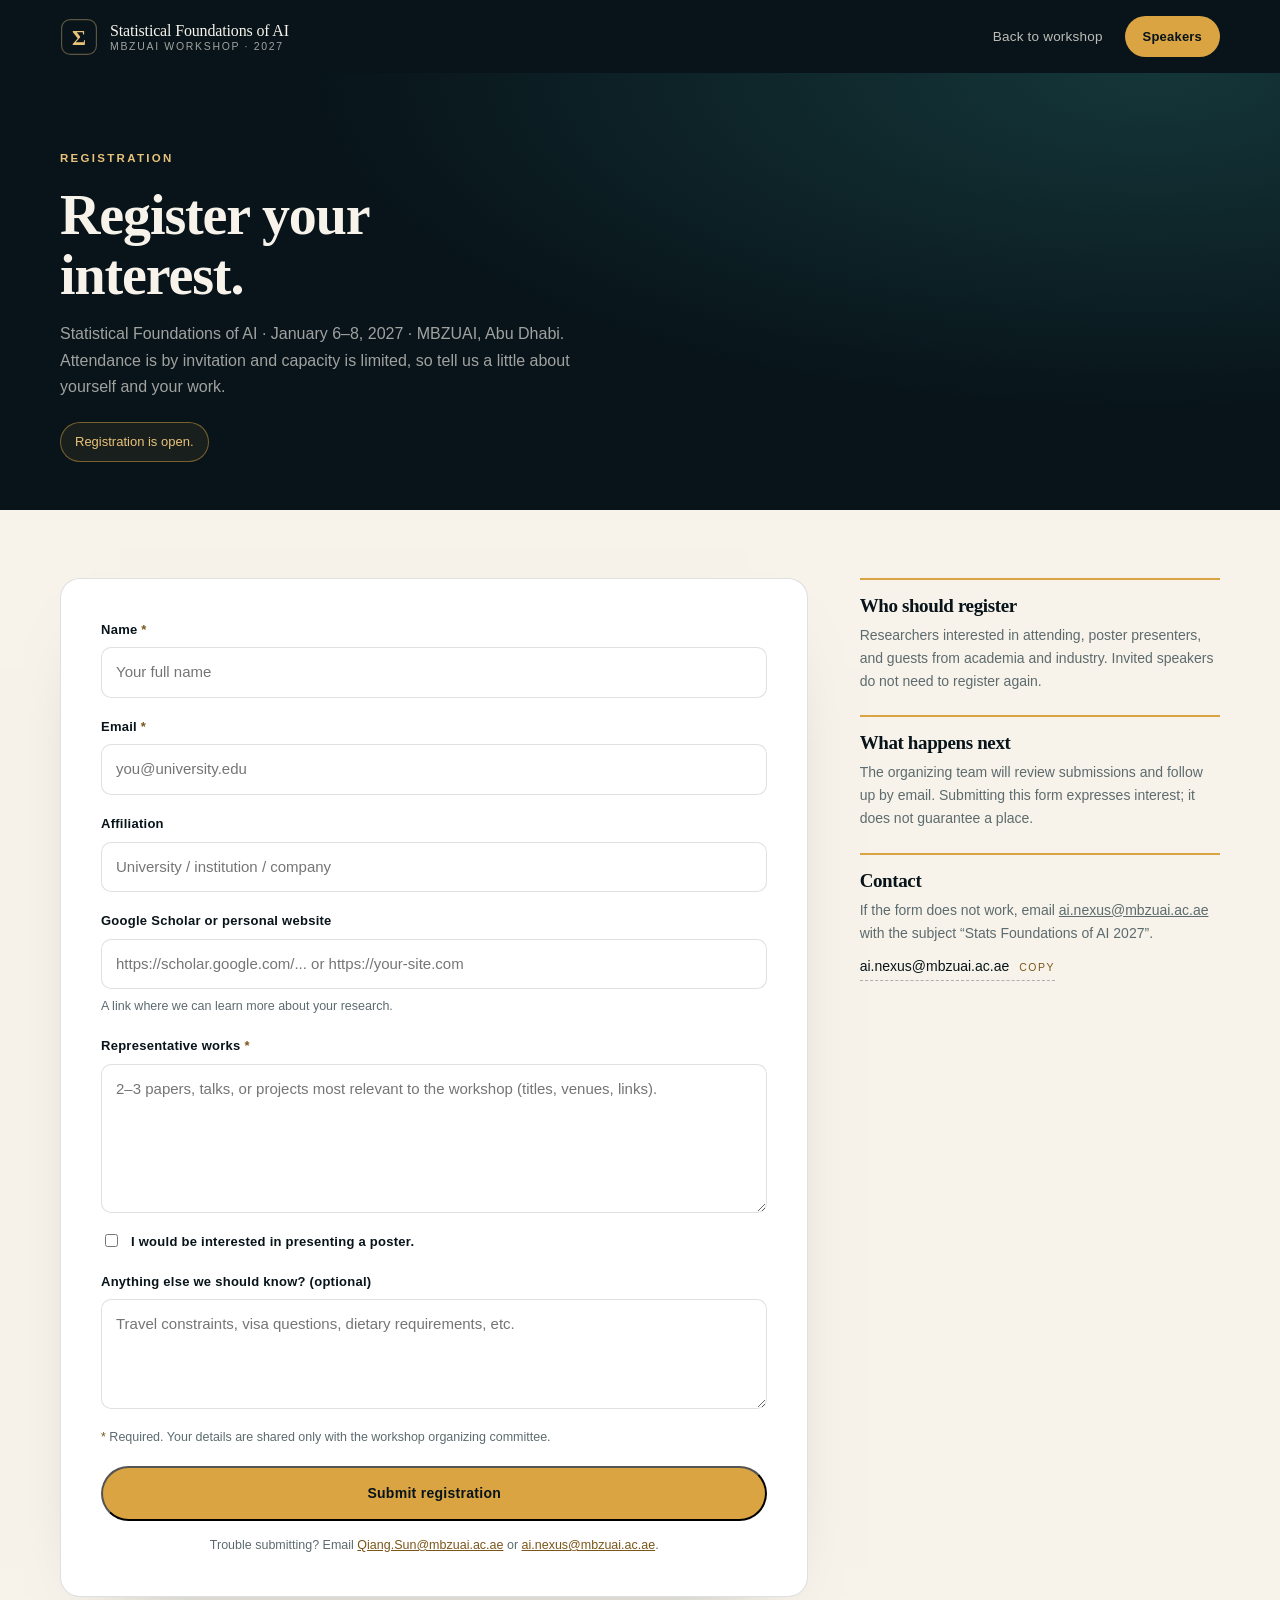
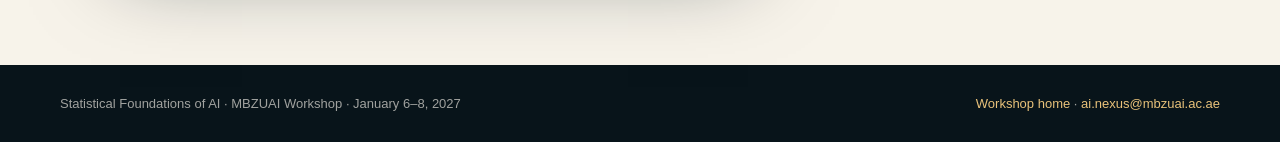
==== register.html @ e1aac590 "Add online registration form (FormSubmit to workshop chair) and thank-you page" ====
<!DOCTYPE html>
<html lang="en">
<head>
  <meta charset="utf-8">
  <meta name="viewport" content="width=device-width, initial-scale=1">
  <title>Register your interest · Statistical Foundations of AI · MBZUAI 2027</title>
  <meta name="description" content="Register your interest to attend the Statistical Foundations of AI workshop at MBZUAI, January 6–8, 2027. Tell us who you are, your homepage or Google Scholar profile, and representative works.">
  <meta name="theme-color" content="#08141a">
  <link rel="canonical" href="https://sfai-2027.vercel.app/register.html">
  <link rel="icon" href="assets/favicon.svg" type="image/svg+xml">
  <link rel="apple-touch-icon" href="assets/apple-touch-icon.png">
  <link rel="stylesheet" href="assets/styles.css">
</head>
<body class="page-register">
  <a class="skip-link" href="#main">Skip to content</a>

  <header class="site-header site-header--solid">
    <div class="shell header-inner">
      <a class="brand" href="index.html" aria-label="Statistical Foundations of AI — home">
        <svg class="brand__mark" viewBox="0 0 48 48" aria-hidden="true" focusable="false">
          <rect x="2" y="2" width="44" height="44" rx="11" fill="none" stroke="currentColor" stroke-opacity=".38" stroke-width="1.5"/>
          <text x="24" y="33.5" text-anchor="middle" font-family="Georgia, 'Times New Roman', serif" font-size="27" font-weight="700" fill="currentColor">Σ</text>
        </svg>
        <span class="brand__text">
          <span class="brand__title">Statistical Foundations of AI</span>
          <span class="brand__sub">MBZUAI Workshop · 2027</span>
        </span>
      </a>

      <nav class="nav nav--simple" aria-label="Registration navigation">
        <a href="index.html">Back to workshop</a>
        <a class="nav__cta" href="index.html#speakers">Speakers</a>
      </nav>
    </div>
  </header>

  <main id="main">
    <section class="reg-hero">
      <div class="shell">
        <p class="eyebrow eyebrow--light">Registration</p>
        <h1 class="reg-hero__title">Register your interest.</h1>
        <p class="reg-hero__lede">
          Statistical Foundations of AI · January 6–8, 2027 · MBZUAI, Abu Dhabi.
          Attendance is by invitation and capacity is limited, so tell us a little about yourself and your work.
        </p>
        <p class="reg-status" id="reg-status" role="status" aria-live="polite">Registration is open.</p>
      </div>
    </section>

    <section class="section reg-section">
      <div class="shell reg-layout">
        <div class="reg-card">
          <form id="registration-form"
                action="https://formsubmit.co/Qiang.Sun@mbzuai.ac.ae"
                method="POST"
                accept-charset="UTF-8"
                data-deadline="">
            <!-- FormSubmit configuration -->
            <input type="hidden" name="_subject" id="reg-subject" value="SF-AI 2027 — registration interest">
            <input type="hidden" name="_captcha" value="false">
            <input type="hidden" name="_template" value="table">
            <input type="hidden" name="_next" value="https://sfai-2027.vercel.app/thanks.html">
            <input type="hidden" name="_cc" value="ai.nexus@mbzuai.ac.ae">
            <input type="text" name="_gotcha" class="hp" tabindex="-1" autocomplete="off" aria-hidden="true">

            <div class="field">
              <label for="reg-name">Name <span class="req" aria-hidden="true">*</span></label>
              <input id="reg-name" name="name" type="text" autocomplete="name" required placeholder="Your full name">
            </div>

            <div class="field">
              <label for="reg-email">Email <span class="req" aria-hidden="true">*</span></label>
              <input id="reg-email" name="email" type="email" autocomplete="email" required placeholder="you@university.edu">
            </div>

            <div class="field">
              <label for="reg-affiliation">Affiliation</label>
              <input id="reg-affiliation" name="affiliation" type="text" autocomplete="organization" placeholder="University / institution / company">
            </div>

            <div class="field">
              <label for="reg-website">Google Scholar or personal website</label>
              <input id="reg-website" name="website" type="url" inputmode="url" placeholder="https://scholar.google.com/... or https://your-site.com">
              <p class="field__hint">A link where we can learn more about your research.</p>
            </div>

            <div class="field">
              <label for="reg-works">Representative works <span class="req" aria-hidden="true">*</span></label>
              <textarea id="reg-works" name="representative_works" rows="5" required placeholder="2–3 papers, talks, or projects most relevant to the workshop (titles, venues, links)."></textarea>
            </div>

            <div class="field field--check">
              <label class="check">
                <input type="checkbox" name="poster_interest" value="Yes">
                <span>I would be interested in presenting a poster.</span>
              </label>
            </div>

            <div class="field">
              <label for="reg-notes">Anything else we should know? (optional)</label>
              <textarea id="reg-notes" name="notes" rows="3" placeholder="Travel constraints, visa questions, dietary requirements, etc."></textarea>
            </div>

            <p class="form-note">
              <span class="req" aria-hidden="true">*</span> Required. Your details are shared only with the workshop organizing committee.
            </p>

            <button class="btn btn--solid reg-submit" type="submit">Submit registration</button>
            <p class="form-fallback">
              Trouble submitting? Email
              <a href="mailto:Qiang.Sun@mbzuai.ac.ae?subject=Stats%20Foundations%20of%20AI%202027%20%E2%80%94%20registration">Qiang.Sun@mbzuai.ac.ae</a>
              or <a href="mailto:ai.nexus@mbzuai.ac.ae">ai.nexus@mbzuai.ac.ae</a>.
            </p>
          </form>

          <div class="reg-closed" id="reg-closed" hidden>
            <h2>Registration is closed.</h2>
            <p>The registration deadline for this workshop has passed. If you still need to get in touch, email
              <a href="mailto:Qiang.Sun@mbzuai.ac.ae">Qiang.Sun@mbzuai.ac.ae</a> or
              <a href="mailto:ai.nexus@mbzuai.ac.ae">ai.nexus@mbzuai.ac.ae</a>.</p>
          </div>
        </div>

        <aside class="reg-aside" aria-label="Registration information">
          <div class="reg-aside__item">
            <h2>Who should register</h2>
            <p>Researchers interested in attending, poster presenters, and guests from academia and industry. Invited speakers do not need to register again.</p>
          </div>
          <div class="reg-aside__item">
            <h2>What happens next</h2>
            <p>The organizing team will review submissions and follow up by email. Submitting this form expresses interest; it does not guarantee a place.</p>
          </div>
          <div class="reg-aside__item">
            <h2>Contact</h2>
            <p>If the form does not work, email <a href="mailto:ai.nexus@mbzuai.ac.ae">ai.nexus@mbzuai.ac.ae</a> with the subject “Stats Foundations of AI 2027”.</p>
            <button class="copy-email" type="button" data-email="ai.nexus@mbzuai.ac.ae">
              <span class="copy-email__text">ai.nexus@mbzuai.ac.ae</span>
              <span class="copy-email__hint" aria-live="polite">Copy</span>
            </button>
            <p class="copy-status" role="status" aria-live="polite"></p>
          </div>
        </aside>
      </div>
    </section>
  </main>

  <footer class="site-footer reg-footer">
    <div class="shell reg-footer__inner">
      <p>Statistical Foundations of AI · MBZUAI Workshop · January 6–8, 2027</p>
      <p><a href="index.html">Workshop home</a> · <a href="mailto:ai.nexus@mbzuai.ac.ae">ai.nexus@mbzuai.ac.ae</a></p>
    </div>
  </footer>

  <script src="assets/main.js" defer></script>
  <script src="assets/register.js" defer></script>
</body>
</html>
---- assets/styles.css ----
/* ==========================================================================
   Statistical Foundations of AI — MBZUAI Workshop, January 6–8, 2027
   ========================================================================== */

:root {
  --ink: #08141a;
  --ink-soft: #0d2026;
  --ink-3: #143038;
  --paper: #f7f3ea;
  --paper-2: #efe8da;
  --sand: #e6dbc5;
  --amber: #d9a441;
  --amber-soft: #e9c27a;
  --amber-ink: #7a5618;
  --teal: #2f7e7a;
  --muted: #5d6b6e;
  --muted-light: rgba(247, 243, 234, 0.64);
  --line: rgba(8, 20, 26, 0.13);
  --line-light: rgba(247, 243, 234, 0.15);

  --serif: "Iowan Old Style", "Charter", "Georgia", "Times New Roman", serif;
  --sans: -apple-system, BlinkMacSystemFont, "Segoe UI", "Helvetica Neue", Arial, sans-serif;

  --shell: 1160px;
  --gutter: clamp(20px, 5vw, 52px);
  --radius: 16px;
}

*,
*::before,
*::after { box-sizing: border-box; }

html {
  scroll-behavior: smooth;
  -webkit-text-size-adjust: 100%;
}

body {
  margin: 0;
  background: var(--paper);
  color: var(--ink);
  font-family: var(--sans);
  font-size: 16.5px;
  line-height: 1.65;
  -webkit-font-smoothing: antialiased;
  text-rendering: optimizeLegibility;
}

::selection { background: var(--amber); color: var(--ink); }

img { max-width: 100%; display: block; }

a { color: inherit; }

h1, h2, h3, h4 {
  margin: 0;
  font-family: var(--serif);
  font-weight: 600;
  line-height: 1.06;
  letter-spacing: -0.02em;
}

p { margin: 0; }

ul, ol { margin: 0; padding: 0; }

button { font: inherit; }

:focus-visible {
  outline: 2px solid var(--amber);
  outline-offset: 3px;
  border-radius: 4px;
}

.shell {
  width: min(var(--shell), calc(100% - var(--gutter) * 2));
  margin-inline: auto;
}

.shell--narrow { width: min(820px, calc(100% - var(--gutter) * 2)); }

.skip-link {
  position: fixed;
  top: 10px;
  left: 10px;
  z-index: 200;
  padding: 10px 16px;
  border-radius: 8px;
  background: var(--amber);
  color: var(--ink);
  font-size: 14px;
  font-weight: 600;
  text-decoration: none;
  transform: translateY(-200%);
  transition: transform 0.2s ease;
}
.skip-link:focus { transform: none; }

/* --------------------------------------------------------------------------
   Header
   -------------------------------------------------------------------------- */

.site-header {
  position: fixed;
  inset: 0 0 auto 0;
  z-index: 100;
  padding-block: 20px;
  color: var(--paper);
  transition: background 0.35s ease, padding 0.35s ease, box-shadow 0.35s ease;
}

.site-header::after {
  content: "";
  position: absolute;
  inset: auto 0 0 0;
  height: 1px;
  background: linear-gradient(90deg, transparent, rgba(247, 243, 234, 0.18), transparent);
  opacity: 1;
  transition: opacity 0.3s ease;
}

.site-header.is-scrolled {
  padding-block: 12px;
  background: rgba(8, 20, 26, 0.9);
  -webkit-backdrop-filter: blur(14px);
  backdrop-filter: blur(14px);
  box-shadow: 0 10px 40px rgba(0, 0, 0, 0.28);
}

.site-header.is-scrolled::after { opacity: 0; }

.header-inner {
  display: flex;
  align-items: center;
  justify-content: space-between;
  gap: 24px;
}

.brand {
  display: inline-flex;
  align-items: center;
  gap: 12px;
  text-decoration: none;
  min-width: 0;
}

.brand__mark {
  width: 38px;
  height: 38px;
  flex: none;
  color: var(--amber-soft);
}

.brand__text { display: grid; line-height: 1.2; }

.brand__title {
  font-family: var(--serif);
  font-size: 16px;
  letter-spacing: -0.01em;
  white-space: nowrap;
}

.brand__sub {
  font-size: 10.5px;
  letter-spacing: 0.16em;
  text-transform: uppercase;
  color: var(--muted-light);
  white-space: nowrap;
}

.nav {
  display: flex;
  align-items: center;
  gap: 26px;
}

.nav > a {
  font-size: 13.5px;
  letter-spacing: 0.015em;
  text-decoration: none;
  color: rgba(247, 243, 234, 0.76);
  transition: color 0.2s ease;
}

.nav > a:hover { color: var(--paper); }

.nav .nav__cta {
  color: var(--ink);
  background: var(--amber);
  padding: 10px 18px;
  border-radius: 999px;
  font-weight: 600;
  font-size: 13px;
  transition: background 0.2s ease, transform 0.2s ease;
}

.nav .nav__cta:hover {
  background: var(--amber-soft);
  transform: translateY(-1px);
}

.nav-toggle {
  display: none;
  width: 42px;
  height: 42px;
  padding: 11px 9px;
  border: 1px solid rgba(247, 243, 234, 0.28);
  border-radius: 10px;
  background: transparent;
  cursor: pointer;
  flex-direction: column;
  justify-content: space-between;
}

.nav-toggle span {
  display: block;
  height: 1.5px;
  background: var(--paper);
  border-radius: 2px;
  transition: transform 0.25s ease, opacity 0.2s ease;
}

.nav-toggle[aria-expanded="true"] span:nth-child(1) { transform: translateY(7px) rotate(45deg); }
.nav-toggle[aria-expanded="true"] span:nth-child(2) { opacity: 0; }
.nav-toggle[aria-expanded="true"] span:nth-child(3) { transform: translateY(-7px) rotate(-45deg); }

/* --------------------------------------------------------------------------
   Hero
   -------------------------------------------------------------------------- */

.hero {
  position: relative;
  display: flex;
  align-items: flex-end;
  min-height: min(940px, 100svh);
  padding: calc(120px + 2vw) 0 clamp(56px, 8vw, 92px);
  color: var(--paper);
  overflow: hidden;
  background: var(--ink);
}

.hero__media {
  position: absolute;
  inset: 0;
  z-index: 0;
}

.hero__media img {
  width: 100%;
  height: 100%;
  object-fit: cover;
  object-position: center;
}

.hero__veil {
  position: absolute;
  inset: 0;
  z-index: 1;
  background:
    linear-gradient(180deg, rgba(8, 20, 26, 0.42) 0%, rgba(8, 20, 26, 0.12) 32%, rgba(8, 20, 26, 0.72) 74%, rgba(8, 20, 26, 0.96) 100%),
    radial-gradient(120% 80% at 15% 20%, rgba(8, 20, 26, 0.35), transparent 60%);
}

.hero__inner {
  position: relative;
  z-index: 2;
  min-width: 0;
  width: min(var(--shell), calc(100% - var(--gutter) * 2));
}

.eyebrow {
  margin: 0 0 18px;
  font-size: 11.5px;
  font-weight: 600;
  letter-spacing: 0.2em;
  text-transform: uppercase;
  color: var(--amber-ink);
}

.eyebrow--light { color: var(--amber-soft); }

.hero__title {
  max-width: 15ch;
  font-size: clamp(3.1rem, 8.6vw, 6.6rem);
  line-height: 0.94;
  letter-spacing: -0.035em;
  font-weight: 600;
  text-wrap: balance;
  margin-bottom: clamp(20px, 3vw, 30px);
}

.hero__lede {
  max-width: 620px;
  font-size: clamp(16px, 1.5vw, 19px);
  line-height: 1.6;
  color: rgba(247, 243, 234, 0.82);
}

.hero__meta {
  display: flex;
  flex-wrap: wrap;
  gap: 10px;
  margin-top: 28px;
}

.chip {
  display: inline-flex;
  align-items: center;
  gap: 8px;
  padding: 9px 15px;
  border: 1px solid rgba(247, 243, 234, 0.26);
  border-radius: 999px;
  background: rgba(8, 20, 26, 0.32);
  -webkit-backdrop-filter: blur(8px);
  backdrop-filter: blur(8px);
  font-size: 13.5px;
  letter-spacing: 0.01em;
  color: var(--paper);
}

.chip svg { width: 16px; height: 16px; flex: none; color: var(--amber-soft); }

a.chip { text-decoration: none; }

.chip--link {
  cursor: pointer;
  transition: background 0.2s ease, border-color 0.2s ease, color 0.2s ease, transform 0.2s ease;
}

.chip--link:hover,
.chip--link:focus-visible {
  background: rgba(217, 164, 65, 0.22);
  border-color: var(--amber);
  transform: translateY(-1px);
}

.chip--ghost.chip--link:hover,
.chip--ghost.chip--link:focus-visible {
  color: var(--amber-soft);
}

.chip--ghost {
  background: transparent;
  border-color: rgba(217, 164, 65, 0.55);
  color: var(--amber-soft);
  letter-spacing: 0.1em;
  text-transform: uppercase;
  font-size: 11.5px;
  font-weight: 600;
}

.hero__actions {
  display: flex;
  flex-wrap: wrap;
  gap: 12px;
  margin-top: 30px;
}

.btn {
  display: inline-flex;
  align-items: center;
  gap: 10px;
  padding: 14px 24px;
  border-radius: 999px;
  font-size: 14px;
  font-weight: 600;
  letter-spacing: 0.02em;
  text-decoration: none;
  transition: transform 0.2s ease, background 0.2s ease, border-color 0.2s ease, color 0.2s ease;
}

.btn--solid {
  background: var(--amber);
  color: var(--ink);
}

.btn--solid:hover {
  background: var(--amber-soft);
  transform: translateY(-2px);
}

.btn--solid.is-copied {
  background: var(--teal);
  color: var(--paper);
}

.btn--line {
  border: 1px solid rgba(247, 243, 234, 0.42);
  color: var(--paper);
}

.btn--line:hover {
  border-color: var(--paper);
  background: rgba(247, 243, 234, 0.08);
  transform: translateY(-2px);
}

.btn--dark-text { color: var(--ink); border-color: rgba(8, 20, 26, 0.3); }
.btn--dark-text:hover { border-color: var(--ink); background: rgba(8, 20, 26, 0.06); }

.countdown {
  display: inline-grid;
  gap: 10px;
  margin-top: 40px;
  padding: 16px 22px;
  border: 1px solid rgba(247, 243, 234, 0.2);
  border-radius: 16px;
  background: rgba(8, 20, 26, 0.4);
  -webkit-backdrop-filter: blur(10px);
  backdrop-filter: blur(10px);
}

.countdown[hidden] { display: none; }

.countdown__label {
  margin: 0;
  font-size: 10.5px;
  letter-spacing: 0.18em;
  text-transform: uppercase;
  color: var(--muted-light);
}

.countdown__units {
  display: flex;
  align-items: baseline;
  gap: 20px;
}

.countdown__unit { display: grid; gap: 1px; }

.countdown__unit span {
  font-family: var(--serif);
  font-size: clamp(24px, 3.4vw, 32px);
  line-height: 1;
  font-variant-numeric: tabular-nums;
  color: var(--paper);
}

.countdown__unit small {
  font-size: 10px;
  letter-spacing: 0.14em;
  text-transform: uppercase;
  color: var(--muted-light);
}

/* --------------------------------------------------------------------------
   Notice band
   -------------------------------------------------------------------------- */

.notice {
  background: var(--paper-2);
  border-bottom: 1px solid var(--line);
}

.notice__inner {
  display: flex;
  align-items: center;
  gap: 14px;
  padding-block: 14px;
  font-size: 13.5px;
  color: var(--ink);
}

.notice__dot {
  width: 7px;
  height: 7px;
  flex: none;
  border-radius: 50%;
  background: var(--teal);
  box-shadow: 0 0 0 4px rgba(47, 126, 122, 0.14);
}

.notice p { margin: 0; flex: 1; }
.notice p strong { font-weight: 600; }

.notice a {
  flex: none;
  font-size: 13px;
  font-weight: 600;
  color: var(--amber-ink);
  text-decoration: none;
  white-space: nowrap;
}

.notice a:hover { text-decoration: underline; }

/* --------------------------------------------------------------------------
   Sections
   -------------------------------------------------------------------------- */

.section {
  padding-block: clamp(72px, 10vw, 128px);
  scroll-margin-top: 90px;
}

.section--tint { background: var(--paper-2); }
.section--tight { padding-block: clamp(56px, 7vw, 88px); }

.section--dark {
  background: var(--ink);
  color: var(--paper);
}

.section-head { margin-bottom: clamp(36px, 5vw, 60px); }

.section-head--split {
  display: grid;
  grid-template-columns: minmax(0, 1.25fr) minmax(0, 0.75fr);
  align-items: end;
  gap: clamp(24px, 4vw, 56px);
}

.section-title {
  max-width: 22ch;
  font-size: clamp(2rem, 4.2vw, 3.5rem);
  text-wrap: balance;
}

.section-aside {
  max-width: 40ch;
  font-size: 15px;
  color: var(--muted);
  padding-bottom: 6px;
}

.section--dark .section-aside { color: var(--muted-light); }

.lead {
  font-family: var(--serif);
  font-size: clamp(1.2rem, 2vw, 1.5rem);
  line-height: 1.45;
  letter-spacing: -0.01em;
}

/* About */

.about-grid {
  display: grid;
  grid-template-columns: minmax(0, 1.35fr) minmax(300px, 0.85fr);
  gap: clamp(32px, 5vw, 72px);
  align-items: start;
}

.about-copy p + p { margin-top: 18px; }
.about-copy p:not(.lead) { color: var(--muted); }

.facts {
  border: 1px solid var(--line);
  border-radius: var(--radius);
  background: rgba(255, 255, 255, 0.44);
  overflow: hidden;
}

.facts dl { margin: 0; }

.fact {
  display: grid;
  gap: 4px;
  padding: 17px 24px;
}

.fact + .fact { border-top: 1px solid var(--line); }

.fact dt {
  font-size: 10.5px;
  font-weight: 600;
  letter-spacing: 0.17em;
  text-transform: uppercase;
  color: var(--muted);
}

.fact dd {
  margin: 0;
  font-size: 15.5px;
  line-height: 1.4;
}

.fact dd span {
  display: block;
  font-size: 13px;
  color: var(--muted);
  margin-top: 2px;
}

/* Topics */

.topics {
  list-style: none;
  display: grid;
  grid-template-columns: repeat(3, minmax(0, 1fr));
  border-top: 1px solid var(--line);
  border-left: 1px solid var(--line);
}

.topic {
  position: relative;
  padding: 30px 30px 34px;
  border-right: 1px solid var(--line);
  border-bottom: 1px solid var(--line);
  background: transparent;
  transition: background 0.25s ease;
}

.topic__num {
  display: block;
  font-family: var(--serif);
  font-size: 13px;
  letter-spacing: 0.08em;
  color: var(--amber-ink);
  margin-bottom: 46px;
}

.topic h3 {
  font-size: 21px;
  margin-bottom: 10px;
}

.topic p {
  font-size: 14.5px;
  color: var(--muted);
  line-height: 1.55;
}

/* Speakers */

.speakers {
  list-style: none;
  display: grid;
  grid-template-columns: repeat(auto-fill, minmax(252px, 1fr));
  gap: 14px;
}

.speaker {
  display: flex;
  align-items: center;
  gap: 16px;
  padding: 18px 20px;
  border: 1px solid var(--line);
  border-radius: 14px;
  background: rgba(255, 255, 255, 0.36);
  transition: transform 0.22s ease, background 0.22s ease, box-shadow 0.22s ease;
}

.speaker__monogram {
  width: 46px;
  height: 46px;
  flex: none;
  display: grid;
  place-items: center;
  border-radius: 50%;
  background: var(--paper-2);
  border: 1px solid var(--line);
  font-family: var(--serif);
  font-size: 15px;
  letter-spacing: 0.02em;
  color: var(--ink);
}

.speaker h3 { font-size: 19px; }

.speaker p {
  margin-top: 3px;
  font-size: 13.5px;
  line-height: 1.4;
  color: var(--muted);
}

.speaker__tag {
  display: inline-block;
  margin-top: 7px;
  font-size: 10px !important;
  font-weight: 600;
  letter-spacing: 0.14em;
  text-transform: uppercase;
  color: var(--amber-ink) !important;
}

/* Program */

.days {
  display: grid;
  grid-template-columns: repeat(3, minmax(0, 1fr));
  gap: 18px;
}

.day {
  padding: 28px 26px 30px;
  border: 1px solid var(--line-light);
  border-radius: 18px;
  background: rgba(247, 243, 234, 0.045);
}

.day__head {
  padding-bottom: 20px;
  margin-bottom: 18px;
  border-bottom: 1px solid var(--line-light);
}

.day__index {
  display: block;
  margin-bottom: 10px;
  font-size: 10.5px;
  font-weight: 600;
  letter-spacing: 0.18em;
  text-transform: uppercase;
  color: var(--amber-soft);
}

.day h3 {
  font-size: 25px;
  line-height: 1.1;
}

.day h3 span {
  display: block;
  font-family: var(--sans);
  font-size: 12.5px;
  font-weight: 500;
  letter-spacing: 0.12em;
  text-transform: uppercase;
  color: var(--muted-light);
  margin-top: 8px;
}

.day__list {
  list-style: none;
  display: grid;
  gap: 13px;
}

.day__list li {
  display: grid;
  grid-template-columns: 76px minmax(0, 1fr);
  gap: 12px;
  font-size: 14px;
  line-height: 1.45;
  color: rgba(247, 243, 234, 0.86);
}

.day__list li span {
  font-size: 10.5px;
  font-weight: 600;
  letter-spacing: 0.1em;
  text-transform: uppercase;
  color: var(--muted-light);
  padding-top: 2px;
}

.day__list em {
  font-style: normal;
  color: var(--muted-light);
  font-size: 12.5px;
}

.program-note {
  margin-top: 30px;
  font-size: 14px;
  color: var(--muted-light);
}

.program-note a { color: var(--amber-soft); text-decoration-thickness: 1px; text-underline-offset: 3px; }

/* Venue */

.venue-grid {
  display: grid;
  grid-template-columns: minmax(0, 1.05fr) minmax(0, 0.95fr);
  gap: clamp(32px, 5vw, 64px);
  align-items: start;
}

.venue-card {
  border: 1px solid var(--line);
  border-radius: 20px;
  overflow: hidden;
  background: rgba(255, 255, 255, 0.4);
}

.venue-card__map {
  position: relative;
  display: block;
  height: 240px;
  color: inherit;
  text-decoration: none;
  background:
    radial-gradient(120% 120% at 20% 10%, rgba(47, 126, 122, 0.55), transparent 60%),
    linear-gradient(150deg, #0c262d, #0a1a20 70%);
  overflow: hidden;
}

.venue-card__grid {
  position: absolute;
  inset: -20%;
  background-image:
    linear-gradient(rgba(247, 243, 234, 0.08) 1px, transparent 1px),
    linear-gradient(90deg, rgba(247, 243, 234, 0.08) 1px, transparent 1px);
  background-size: 42px 42px;
  transform: rotate(-8deg);
}

.venue-card__grid::after {
  content: "";
  position: absolute;
  inset: 0;
  background: linear-gradient(120deg, transparent 40%, rgba(217, 164, 65, 0.18) 50%, transparent 60%);
}

.venue-card__pin {
  position: absolute;
  top: 50%;
  left: 50%;
  width: 58px;
  height: 58px;
  display: grid;
  place-items: center;
  transform: translate(-50%, -50%);
  border-radius: 50%;
  background: rgba(217, 164, 65, 0.16);
  border: 1px solid rgba(217, 164, 65, 0.6);
  color: var(--amber-soft);
  box-shadow: 0 0 0 14px rgba(217, 164, 65, 0.07), 0 0 0 28px rgba(217, 164, 65, 0.04);
}

.venue-card__pin svg { width: 26px; height: 26px; }

.venue-card__map:focus-visible {
  outline: 2px solid var(--amber);
  outline-offset: -4px;
}

.venue-card__map-label {
  position: absolute;
  left: 20px;
  bottom: 18px;
  display: inline-flex;
  align-items: center;
  gap: 6px;
  padding: 7px 12px;
  border-radius: 999px;
  border: 1px solid rgba(247, 243, 234, 0.28);
  background: rgba(8, 20, 26, 0.72);
  -webkit-backdrop-filter: blur(6px);
  backdrop-filter: blur(6px);
  color: var(--paper);
  font-size: 11px;
  font-weight: 600;
  letter-spacing: 0.1em;
  text-transform: uppercase;
  transition: border-color 0.2s ease, color 0.2s ease;
}

.venue-card__map:hover .venue-card__map-label,
.venue-card__map:focus-visible .venue-card__map-label {
  border-color: var(--amber);
  color: var(--amber-soft);
}

.venue-card__body { padding: 26px 28px 30px; }

.venue-card__body h3 { font-size: 23px; margin-bottom: 12px; }

.venue-card__address {
  font-size: 14.5px;
  line-height: 1.6;
  color: var(--muted);
}

.text-link {
  display: inline-block;
  margin-top: 16px;
  font-size: 13.5px;
  font-weight: 600;
  color: var(--amber-ink);
  text-decoration: none;
  border-bottom: 1px solid rgba(138, 100, 32, 0.35);
  padding-bottom: 2px;
}

.text-link:hover { border-bottom-color: var(--amber-ink); }

.venue-info { display: grid; }

.venue-info__item {
  padding: 22px 0;
  border-top: 1px solid var(--line);
}

.venue-info__item:first-child { border-top: 0; padding-top: 4px; }

.venue-info__item h3 {
  font-size: 20px;
  margin-bottom: 8px;
}

.venue-info__item p {
  font-size: 14.5px;
  color: var(--muted);
}

/* Register */

.register {
  display: grid;
  grid-template-columns: minmax(0, 1.15fr) minmax(0, 0.85fr);
  gap: clamp(30px, 5vw, 64px);
  padding: clamp(32px, 5vw, 64px);
  border-radius: 24px;
  background:
    radial-gradient(120% 140% at 100% 0%, rgba(47, 126, 122, 0.35), transparent 55%),
    var(--ink);
  color: var(--paper);
  position: relative;
  overflow: hidden;
}

.register::before {
  content: "";
  position: absolute;
  inset: 0 0 auto 0;
  height: 3px;
  background: linear-gradient(90deg, var(--amber), rgba(217, 164, 65, 0.1));
}

.register .eyebrow { color: var(--amber-soft); }

.register h2 {
  font-size: clamp(1.8rem, 3.6vw, 2.8rem);
  margin-bottom: 16px;
}

.register p { color: var(--muted-light); }

.register__actions {
  display: flex;
  flex-wrap: wrap;
  gap: 12px;
  align-content: center;
}

.register__contact {
  flex-basis: 100%;
  display: flex;
  align-items: baseline;
  gap: 12px;
  margin-top: 8px;
  font-size: 13px;
}

.register__contact > span {
  font-size: 10.5px;
  font-weight: 600;
  letter-spacing: 0.16em;
  text-transform: uppercase;
  color: var(--muted-light);
}

.copy-email {
  display: inline-flex;
  align-items: baseline;
  gap: 10px;
  padding: 2px 0;
  border: 0;
  border-bottom: 1px dashed rgba(247, 243, 234, 0.35);
  background: transparent;
  color: var(--paper);
  cursor: pointer;
  font-size: 14px;
}

.copy-email:hover { border-bottom-color: var(--paper); }

.copy-status {
  flex-basis: 100%;
  margin: 2px 0 0;
  font-size: 12.5px;
  color: var(--amber-soft);
  min-height: 1em;
}

.copy-email__hint {
  font-size: 10.5px;
  letter-spacing: 0.14em;
  text-transform: uppercase;
  color: var(--amber-soft);
}

/* FAQ */

.faq { border-top: 1px solid var(--line); }

.faq details { border-bottom: 1px solid var(--line); }

.faq summary {
  position: relative;
  display: block;
  padding: 21px 44px 21px 0;
  font-family: var(--serif);
  font-size: clamp(17px, 2vw, 20px);
  line-height: 1.35;
  cursor: pointer;
  list-style: none;
  -webkit-tap-highlight-color: transparent;
}

.faq summary::-webkit-details-marker { display: none; }

.faq summary::after {
  content: "+";
  position: absolute;
  right: 2px;
  top: 19px;
  font-family: var(--sans);
  font-size: 20px;
  font-weight: 300;
  line-height: 1;
  color: var(--amber-ink);
  transition: transform 0.2s ease;
}

.faq details[open] summary::after { transform: rotate(45deg); }

.faq details p {
  max-width: 72ch;
  padding: 0 0 22px;
  font-size: 15px;
  color: var(--muted);
}

.faq details p a { color: var(--amber-ink); }

/* Organizers */

.organizers {
  list-style: none;
  display: grid;
  grid-template-columns: repeat(auto-fit, minmax(190px, 1fr));
  gap: 24px;
}

.organizers li {
  padding-top: 18px;
  border-top: 2px solid var(--amber);
}

.organizers h3 {
  font-size: 19px;
  line-height: 1.2;
}

.organizers-note {
  margin: -8px 0 22px;
  font-size: 13px;
  color: var(--muted);
}

.organizer-link {
  color: inherit;
  text-decoration: none;
  border-bottom: 1px solid transparent;
  transition: color 0.2s ease, border-color 0.2s ease;
}

.organizer-link:hover,
.organizer-link:focus-visible {
  color: var(--amber-ink);
  border-bottom-color: rgba(122, 86, 24, 0.45);
}

.organizer-link__icon {
  display: inline-block;
  margin-left: 3px;
  font-family: var(--sans);
  font-size: 0.62em;
  vertical-align: 0.35em;
  color: var(--amber-ink);
  letter-spacing: 0;
  text-transform: none;
}

.organizers h3 .role {
  display: inline-block;
  margin-left: 6px;
  font-family: var(--sans);
  font-size: 9.5px;
  font-weight: 600;
  letter-spacing: 0.16em;
  text-transform: uppercase;
  color: var(--amber-ink);
  vertical-align: 2px;
}

.organizers p {
  margin-top: 5px;
  font-size: 13.5px;
  color: var(--muted);
}

/* --------------------------------------------------------------------------
   Footer
   -------------------------------------------------------------------------- */

.site-footer {
  background: var(--ink);
  color: var(--paper);
  padding: clamp(48px, 7vw, 76px) 0 26px;
}

.footer-grid {
  display: grid;
  grid-template-columns: minmax(0, 1.3fr) repeat(2, minmax(0, 0.55fr)) minmax(0, 1fr);
  gap: clamp(28px, 4vw, 56px);
}

.footer-brand { display: flex; gap: 14px; align-items: flex-start; }

.footer-brand .brand__mark { width: 40px; height: 40px; }

.footer-brand p {
  font-family: var(--serif);
  font-size: 17px;
  line-height: 1.3;
}

.footer-brand p span {
  display: block;
  margin-top: 6px;
  font-family: var(--sans);
  font-size: 11px;
  letter-spacing: 0.14em;
  text-transform: uppercase;
  color: var(--muted-light);
}

.footer-col { display: grid; align-content: start; gap: 9px; }

.footer-col h4 {
  margin-bottom: 6px;
  font-family: var(--sans);
  font-size: 10.5px;
  font-weight: 600;
  letter-spacing: 0.18em;
  text-transform: uppercase;
  color: var(--muted-light);
}

.footer-col a {
  font-size: 13.5px;
  color: rgba(247, 243, 234, 0.78);
  text-decoration: none;
}

.footer-col a:hover { color: var(--paper); text-decoration: underline; text-underline-offset: 3px; }

.footer-col--wide p {
  font-size: 13.5px;
  line-height: 1.55;
  color: var(--muted-light);
}

.footer-bottom {
  display: flex;
  flex-wrap: wrap;
  justify-content: space-between;
  gap: 10px;
  margin-top: clamp(36px, 5vw, 56px);
  padding-top: 20px;
  border-top: 1px solid var(--line-light);
  font-size: 12px;
  color: var(--muted-light);
}

/* --------------------------------------------------------------------------
   Reveal animation
   -------------------------------------------------------------------------- */

/* Only hide content once JavaScript is running, so the page stays readable
   without JS (and in print/screenshot modes). */
.js-anim [data-reveal] {
  opacity: 0;
  transform: translateY(18px);
  transition: opacity 0.7s cubic-bezier(0.22, 0.61, 0.36, 1), transform 0.7s cubic-bezier(0.22, 0.61, 0.36, 1);
}

.js-anim [data-reveal].is-visible {
  opacity: 1;
  transform: none;
}

/* --------------------------------------------------------------------------
   Responsive
   -------------------------------------------------------------------------- */

@media (max-width: 1080px) {
  .section-head--split { grid-template-columns: 1fr; align-items: start; }
  .section-aside { max-width: 56ch; }
  .footer-grid { grid-template-columns: repeat(2, minmax(0, 1fr)); }
  .footer-brand { grid-column: 1 / -1; }
}

@media (max-width: 920px) {
  .nav { display: none; }
  .nav-toggle { display: inline-flex; }

  .nav.is-open {
    position: absolute;
    top: 100%;
    left: 0;
    right: 0;
    display: flex;
    flex-direction: column;
    align-items: flex-start;
    gap: 4px;
    padding: 16px var(--gutter) 26px;
    background: rgba(8, 20, 26, 0.98);
    border-top: 1px solid rgba(247, 243, 234, 0.1);
    box-shadow: 0 30px 60px rgba(0, 0, 0, 0.4);
  }

  .nav.is-open > a {
    width: 100%;
    padding: 11px 0;
    font-size: 15px;
    border-bottom: 1px solid rgba(247, 243, 234, 0.08);
  }

  .nav.is-open .nav__cta {
    margin-top: 14px;
    width: auto;
    border-bottom: 0;
    padding: 12px 20px;
  }

  .about-grid,
  .venue-grid,
  .register { grid-template-columns: 1fr; }

  .topics { grid-template-columns: repeat(2, minmax(0, 1fr)); }
  .days { grid-template-columns: 1fr; }
  .day__list li { grid-template-columns: 86px minmax(0, 1fr); }
}

@media (max-width: 420px) {
  .header-inner { gap: 12px; }
  .brand { gap: 9px; }
  .brand__mark { width: 32px; height: 32px; }
  .brand__title { font-size: 14px; }
  .brand__sub { font-size: 9px; letter-spacing: 0.11em; }

  .hero__actions { display: grid; grid-template-columns: 1fr; }
  .hero__actions .btn { justify-content: center; }

  .countdown { padding: 14px 16px; }
  .countdown__units { gap: 12px; justify-content: space-between; }
}

@media (max-width: 640px) {
  body { font-size: 16px; }

  .hero { min-height: 88svh; padding-top: 128px; }
  .hero__title { font-size: clamp(2.7rem, 13vw, 4rem); }
  .hero__lede { font-size: 15.5px; }
  .countdown__units { gap: 14px; }
  .countdown { width: 100%; }

  .notice__inner { align-items: flex-start; }
  .notice p { font-size: 12.5px; }
  .notice a { display: none; }

  .topics { grid-template-columns: 1fr; }
  .topic__num { margin-bottom: 26px; }

  .speakers { grid-template-columns: 1fr; }

  .day { padding: 24px 20px 26px; }
  .day__list li { grid-template-columns: 1fr; gap: 2px; }
  .day__list li span { padding-top: 0; }

  .register { padding: 30px 24px; }
  .register__actions .btn { width: 100%; justify-content: center; }

  .footer-grid { grid-template-columns: 1fr; }
}

/* --------------------------------------------------------------------------
   Registration page
   -------------------------------------------------------------------------- */

.site-header--solid {
  position: sticky;
  top: 0;
  background: var(--ink);
  padding-block: 16px;
}

.site-header--solid::after { opacity: 0; }

.nav--simple { gap: 22px; }

.reg-hero {
  padding: clamp(44px, 6vw, 76px) 0 clamp(30px, 4vw, 48px);
  background:
    radial-gradient(120% 140% at 90% 0%, rgba(47, 126, 122, 0.32), transparent 55%),
    var(--ink);
  color: var(--paper);
}

.reg-hero__title {
  font-size: clamp(2.2rem, 5vw, 3.5rem);
  max-width: 16ch;
  margin-bottom: 16px;
}

.reg-hero__lede {
  max-width: 62ch;
  font-size: 16px;
  color: var(--muted-light);
}

.reg-status {
  display: inline-block;
  margin-top: 22px;
  padding: 8px 14px;
  border: 1px solid rgba(217, 164, 65, 0.5);
  border-radius: 999px;
  background: rgba(217, 164, 65, 0.08);
  color: var(--amber-soft);
  font-size: 13px;
}

.reg-status--closed {
  border-color: rgba(255, 120, 100, 0.55);
  color: #ffb4a4;
}

.reg-section { padding-block: clamp(40px, 6vw, 68px); }

.reg-layout {
  display: grid;
  grid-template-columns: minmax(0, 1.35fr) minmax(250px, 0.65fr);
  gap: clamp(28px, 4vw, 56px);
  align-items: start;
}

.reg-card {
  background: #fff;
  border: 1px solid var(--line);
  border-radius: 20px;
  padding: clamp(22px, 4vw, 40px);
  box-shadow: 0 30px 80px -60px rgba(8, 20, 26, 0.5);
}

.field {
  display: grid;
  gap: 7px;
  margin-bottom: 18px;
}

.field label {
  font-size: 13px;
  font-weight: 600;
  letter-spacing: 0.02em;
  color: var(--ink);
}

.field input,
.field textarea {
  width: 100%;
  padding: 12px 14px;
  border: 1px solid var(--line);
  border-radius: 10px;
  background: #fff;
  font: inherit;
  font-size: 15px;
  color: var(--ink);
}

.field input:focus,
.field textarea:focus {
  outline: 2px solid rgba(217, 164, 65, 0.55);
  outline-offset: 1px;
  border-color: var(--amber);
}

.field textarea { min-height: 110px; resize: vertical; }

.field__hint { font-size: 12.5px; color: var(--muted); }

.field--check { margin: 4px 0 18px; }

.check {
  display: flex;
  gap: 10px;
  align-items: flex-start;
  font-size: 14px;
  color: var(--ink);
}

.check input { width: auto; margin-top: 3px; }

.req { color: var(--amber-ink); }

.form-note {
  margin: 4px 0 18px;
  font-size: 12.5px;
  color: var(--muted);
}

.reg-submit { width: 100%; justify-content: center; }

.form-fallback {
  margin-top: 14px;
  font-size: 12.5px;
  color: var(--muted);
  text-align: center;
}

.form-fallback a { color: var(--amber-ink); }

.hp {
  position: absolute !important;
  left: -9999px !important;
  width: 1px;
  height: 1px;
  opacity: 0;
}

.reg-closed { padding: 8px 0; }
.reg-closed h2 { font-size: 26px; margin-bottom: 10px; }
.reg-closed p { font-size: 15px; color: var(--muted); }

.reg-aside { display: grid; gap: 22px; }

.reg-aside__item {
  border-top: 2px solid var(--amber);
  padding-top: 16px;
}

.reg-aside__item h2 { font-size: 19px; margin-bottom: 8px; }
.reg-aside__item p { font-size: 14px; color: var(--muted); }

.reg-aside .copy-email {
  margin-top: 8px;
  color: var(--ink);
  border-bottom-color: rgba(8, 20, 26, 0.3);
}

.reg-aside .copy-email__hint,
.reg-aside .copy-status { color: var(--amber-ink); }

.reg-footer { padding: 28px 0; }

.reg-footer__inner {
  display: flex;
  flex-wrap: wrap;
  gap: 10px;
  justify-content: space-between;
  font-size: 13px;
  color: var(--muted-light);
}

.reg-footer a { color: var(--amber-soft); text-decoration: none; }
.reg-footer a:hover { text-decoration: underline; }

@media (max-width: 920px) {
  .nav.nav--simple { display: flex; }
  .nav--simple > a { font-size: 13px; }
  .nav--simple .nav__cta { padding: 8px 12px; font-size: 12px; }
  .reg-layout { grid-template-columns: 1fr; }
}

/* --------------------------------------------------------------------------
   Thank-you page
   -------------------------------------------------------------------------- */

.page-thanks {
  min-height: 100svh;
  background: var(--ink);
  color: var(--paper);
}

.thanks {
  min-height: 100svh;
  display: grid;
  place-items: center;
  padding: 40px 20px;
  background:
    radial-gradient(90% 90% at 80% 10%, rgba(47, 126, 122, 0.35), transparent 55%),
    var(--ink);
}

.thanks__inner {
  max-width: 660px;
  text-align: center;
}

.thanks__inner .brand {
  display: inline-flex;
  margin-bottom: 26px;
}

.thanks h1 {
  font-size: clamp(2rem, 5vw, 3rem);
  margin-bottom: 16px;
}

.thanks p {
  color: var(--muted-light);
  margin-bottom: 12px;
}

.thanks__muted { font-size: 14px; }

.thanks a { color: var(--amber-soft); }

.thanks__actions { margin-top: 28px; }

/* --------------------------------------------------------------------------
   Motion & print
   -------------------------------------------------------------------------- */

@media (prefers-reduced-motion: reduce) {
  html { scroll-behavior: auto; }

  *,
  *::before,
  *::after {
    animation-duration: 0.001ms !important;
    animation-iteration-count: 1 !important;
    transition-duration: 0.001ms !important;
  }

  .js-anim [data-reveal] { opacity: 1; transform: none; }
}

@media print {
  .site-header,
  .nav-toggle,
  .hero__media,
  .hero__veil,
  .countdown,
  .notice,
  .site-footer .footer-col,
  .copy-email { display: none !important; }

  body { background: #fff; color: #000; font-size: 11pt; }
  .hero { min-height: 0; color: #000; background: #fff; padding: 24pt 0; }
  .hero__title { color: #000; }
  .hero__lede, .section--dark, .register { color: #000; background: #fff; }
  .section--dark { padding: 0; }
  .section, .section--tight { padding: 18pt 0; }
  .day { border-color: #ccc; }
  .day__list li, .day__list li span { color: #000; }
  a { text-decoration: none; color: #000; }
}
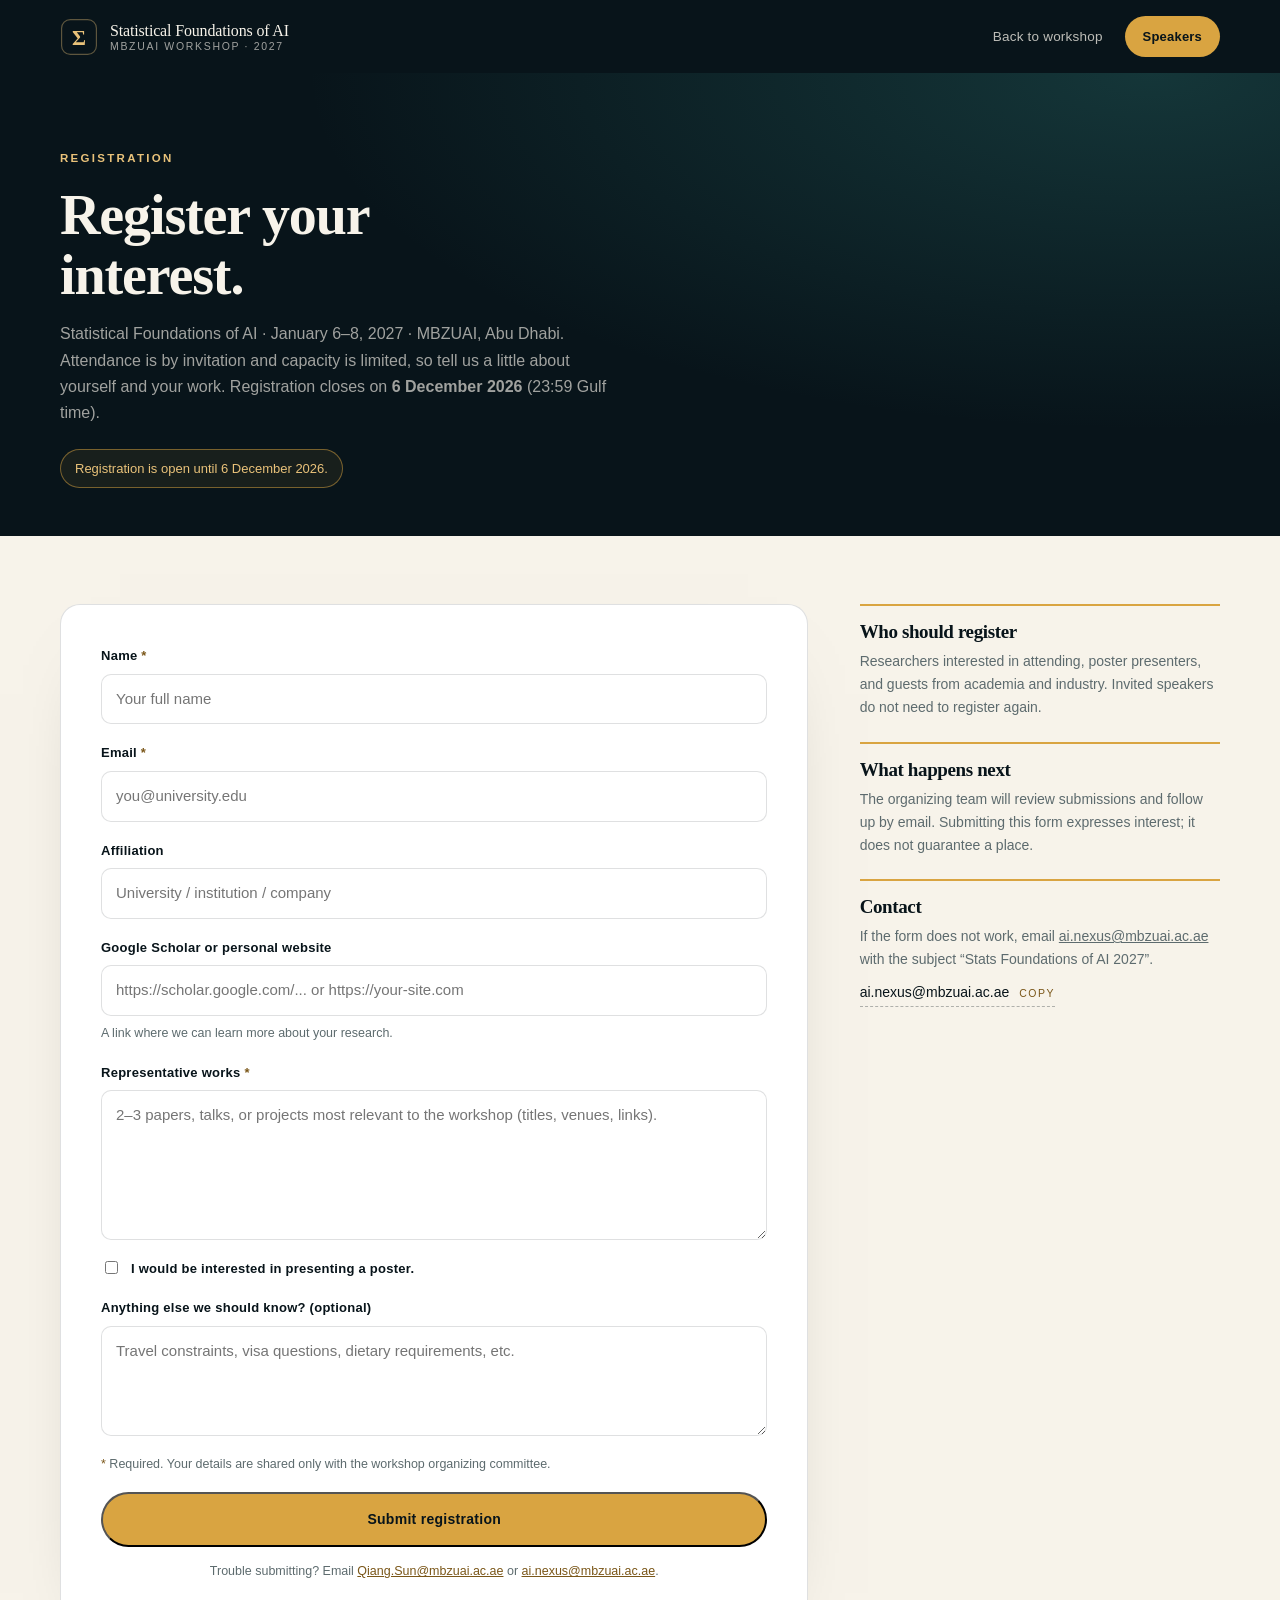
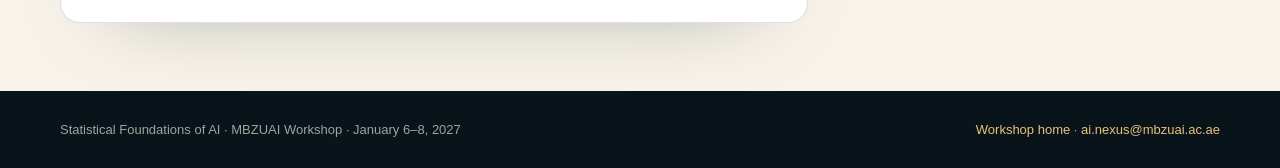
==== commit ccff6151: "Set registration deadline to 6 December 2026 (one month before workshop)" ====
--- a/register.html
+++ b/register.html
@@ -41,7 +41,7 @@
         <h1 class="reg-hero__title">Register your interest.</h1>
         <p class="reg-hero__lede">
           Statistical Foundations of AI · January 6–8, 2027 · MBZUAI, Abu Dhabi.
-          Attendance is by invitation and capacity is limited, so tell us a little about yourself and your work.
+          Attendance is by invitation and capacity is limited, so tell us a little about yourself and your work. Registration closes on <strong>6 December 2026</strong> (23:59 Gulf time).
         </p>
         <p class="reg-status" id="reg-status" role="status" aria-live="polite">Registration is open.</p>
       </div>
@@ -54,7 +54,7 @@
                 action="https://formsubmit.co/Qiang.Sun@mbzuai.ac.ae"
                 method="POST"
                 accept-charset="UTF-8"
-                data-deadline="">
+                data-deadline="2026-12-06T23:59:59+04:00">
             <!-- FormSubmit configuration -->
             <input type="hidden" name="_subject" id="reg-subject" value="SF-AI 2027 — registration interest">
             <input type="hidden" name="_captcha" value="false">
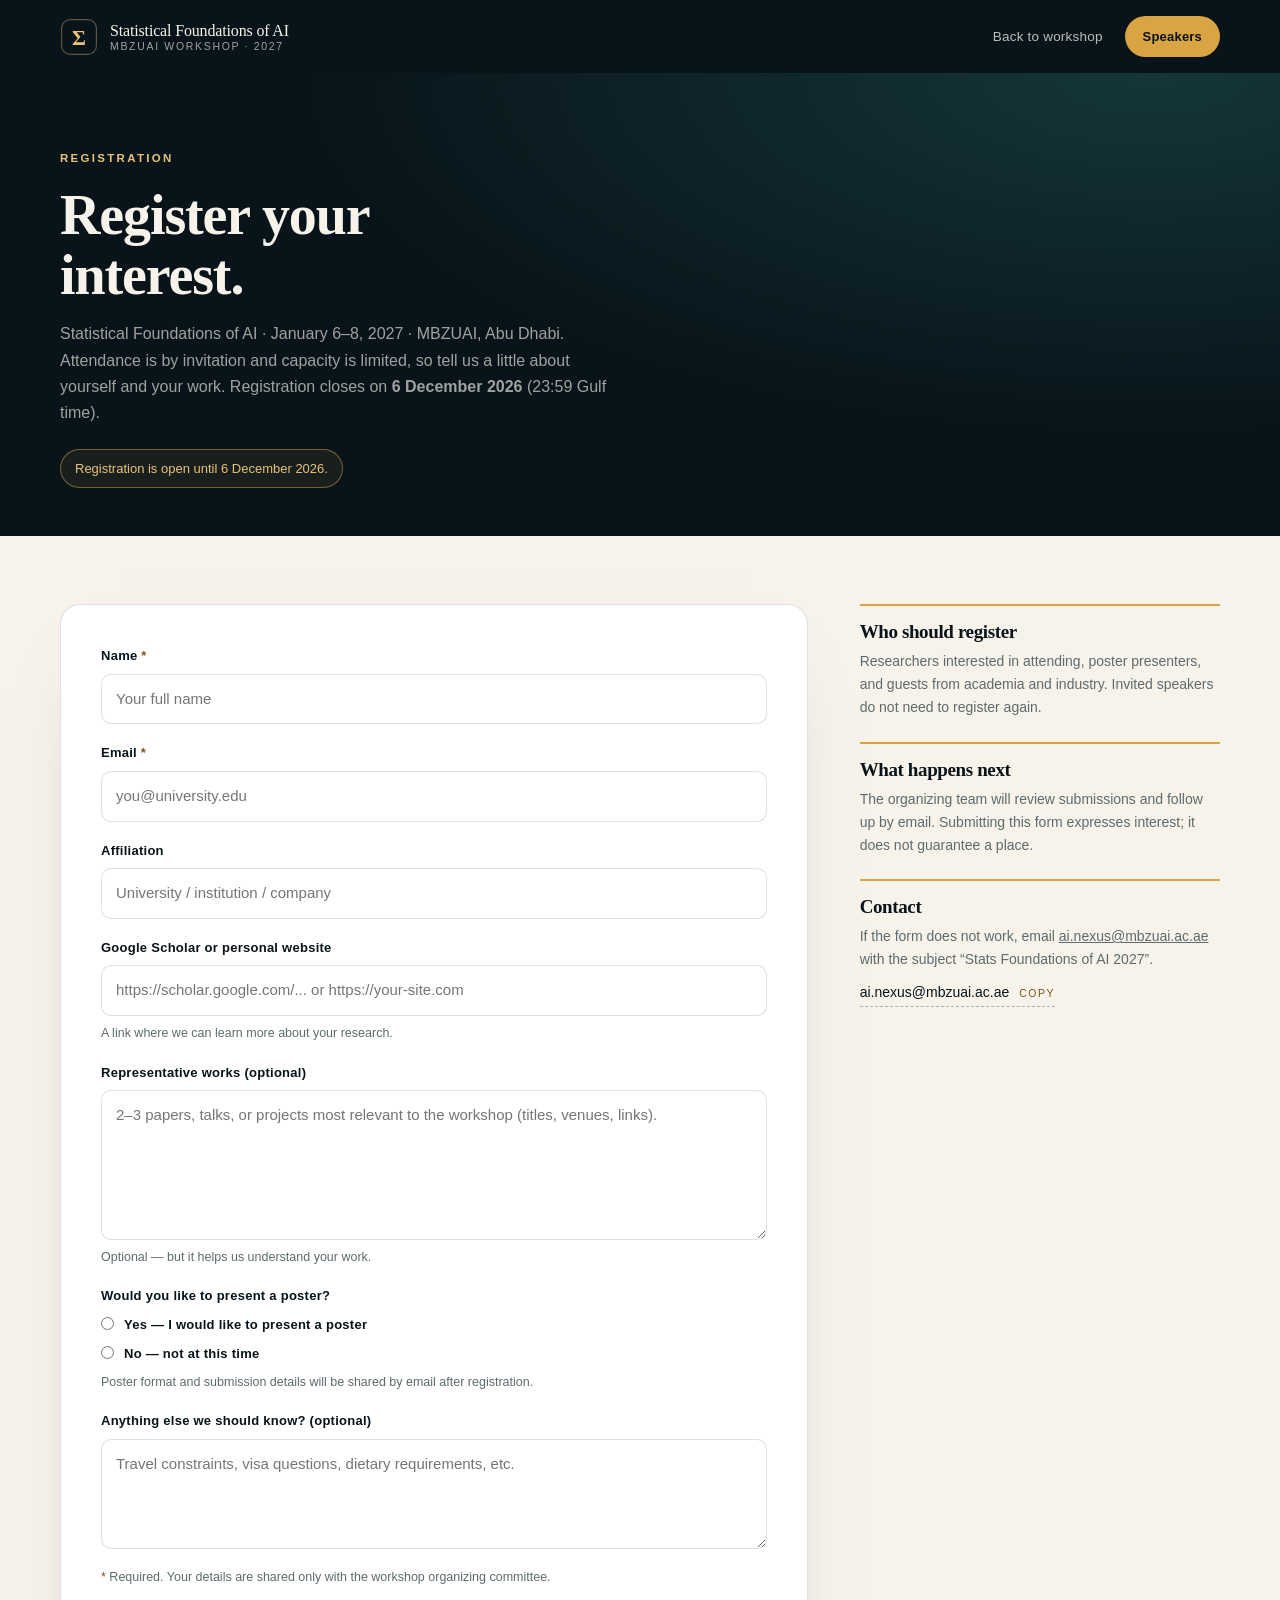
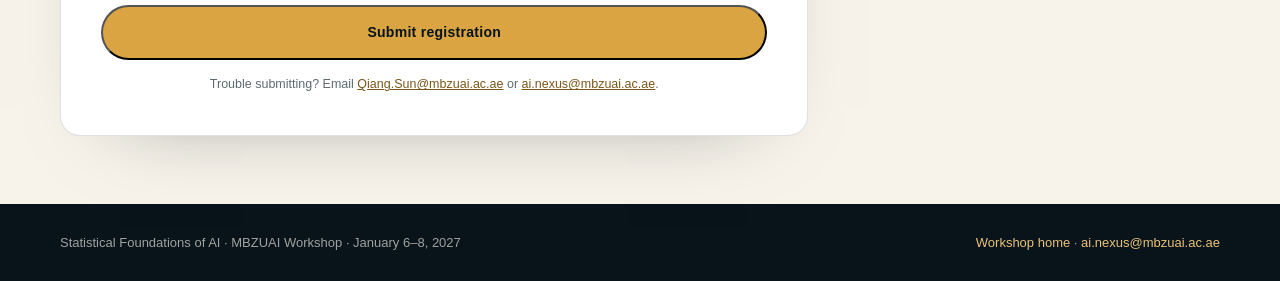
==== commit 7c014872: "Make representative works optional and add conditional poster-title field" ====
--- a/register.html
+++ b/register.html
@@ -85,15 +85,30 @@
             </div>
 
             <div class="field">
-              <label for="reg-works">Representative works <span class="req" aria-hidden="true">*</span></label>
-              <textarea id="reg-works" name="representative_works" rows="5" required placeholder="2–3 papers, talks, or projects most relevant to the workshop (titles, venues, links)."></textarea>
+              <label for="reg-works">Representative works (optional)</label>
+              <textarea id="reg-works" name="representative_works" rows="5" placeholder="2–3 papers, talks, or projects most relevant to the workshop (titles, venues, links)."></textarea>
+              <p class="field__hint">Optional — but it helps us understand your work.</p>
             </div>
 
-            <div class="field field--check">
-              <label class="check">
-                <input type="checkbox" name="poster_interest" value="Yes">
-                <span>I would be interested in presenting a poster.</span>
-              </label>
+            <fieldset class="field field--choice">
+              <legend>Would you like to present a poster?</legend>
+              <div class="choice-set">
+                <label class="choice">
+                  <input type="radio" name="poster" value="Yes">
+                  <span>Yes — I would like to present a poster</span>
+                </label>
+                <label class="choice">
+                  <input type="radio" name="poster" value="No">
+                  <span>No — not at this time</span>
+                </label>
+              </div>
+              <p class="field__hint">Poster format and submission details will be shared by email after registration.</p>
+            </fieldset>
+
+            <div class="field poster-title-field" id="poster-title-field" hidden>
+              <label for="reg-poster-title">Poster title <span class="req" aria-hidden="true">*</span></label>
+              <input id="reg-poster-title" name="poster_title" type="text" placeholder="Working title of your poster" disabled>
+              <p class="field__hint">You can refine the title later.</p>
             </div>
 
             <div class="field">
--- a/assets/styles.css
+++ b/assets/styles.css
@@ -588,31 +588,74 @@
   list-style: none;
   display: grid;
   grid-template-columns: repeat(3, minmax(0, 1fr));
-  border-top: 1px solid var(--line);
-  border-left: 1px solid var(--line);
+  gap: 18px;
 }
 
 .topic {
+  --topic-accent: #b07a1e;
+  --topic-tint: rgba(217, 164, 65, 0.18);
   position: relative;
-  padding: 30px 30px 34px;
-  border-right: 1px solid var(--line);
-  border-bottom: 1px solid var(--line);
-  background: transparent;
-  transition: background 0.25s ease;
-}
+  border: 1px solid var(--line);
+  border-radius: 18px;
+  background: rgba(255, 255, 255, 0.34);
+  overflow: hidden;
+  transition: transform 0.25s ease, border-color 0.25s ease, background 0.25s ease, box-shadow 0.25s ease;
+}
+
+.topic::before {
+  content: "";
+  position: absolute;
+  inset: 0;
+  background: radial-gradient(125% 90% at 100% 0%, var(--topic-tint), transparent 62%);
+  pointer-events: none;
+}
+
+.topic__card {
+  position: relative;
+  z-index: 1;
+  display: flex;
+  flex-direction: column;
+  height: 100%;
+  padding: 24px 24px 26px;
+  color: inherit;
+  text-decoration: none;
+}
+
+.topic__top {
+  display: flex;
+  align-items: flex-start;
+  justify-content: space-between;
+  gap: 16px;
+  margin-bottom: 38px;
+}
+
+.topic__icon {
+  width: 48px;
+  height: 48px;
+  display: grid;
+  place-items: center;
+  border-radius: 14px;
+  border: 1px solid rgba(8, 20, 26, 0.08);
+  background: var(--topic-tint);
+  color: var(--topic-accent);
+  transition: transform 0.25s ease;
+}
+
+.topic__icon svg { width: 24px; height: 24px; }
 
 .topic__num {
   display: block;
+  padding-top: 4px;
   font-family: var(--serif);
   font-size: 13px;
   letter-spacing: 0.08em;
-  color: var(--amber-ink);
-  margin-bottom: 46px;
+  color: var(--topic-accent);
 }
 
 .topic h3 {
   font-size: 21px;
   margin-bottom: 10px;
+  letter-spacing: -0.01em;
 }
 
 .topic p {
@@ -620,6 +663,99 @@
   color: var(--muted);
   line-height: 1.55;
 }
+
+.topic__cta {
+  margin-top: auto;
+  padding-top: 22px;
+  display: inline-flex;
+  align-items: center;
+  gap: 6px;
+  font-size: 10.5px;
+  font-weight: 600;
+  letter-spacing: 0.13em;
+  text-transform: uppercase;
+  color: var(--topic-accent);
+  opacity: 0.78;
+  transition: opacity 0.2s ease, transform 0.2s ease;
+}
+
+.topic:hover,
+.topic:focus-within {
+  transform: translateY(-4px);
+  border-color: var(--topic-accent);
+  background: rgba(255, 255, 255, 0.72);
+  box-shadow: 0 22px 48px -30px rgba(8, 20, 26, 0.45);
+}
+
+.topic:hover .topic__icon,
+.topic:focus-within .topic__icon { transform: scale(1.06); }
+
+.topic:hover .topic__cta,
+.topic:focus-within .topic__cta { opacity: 1; transform: translateX(2px); }
+
+@media (max-width: 1080px) {
+  .topics { grid-template-columns: repeat(2, minmax(0, 1fr)); }
+}
+
+@media (max-width: 640px) {
+  .topics { grid-template-columns: 1fr; }
+  .topic__top { margin-bottom: 26px; }
+}
+
+/* Topic hover popover */
+
+.topic-popover {
+  position: fixed;
+  z-index: 300;
+  width: min(360px, calc(100vw - 24px));
+  padding: 18px 20px;
+  border: 1px solid var(--line);
+  border-radius: 16px;
+  background: var(--paper);
+  color: var(--ink);
+  box-shadow: 0 24px 60px -24px rgba(8, 20, 26, 0.55);
+  opacity: 0;
+  transform: translateY(6px);
+  transition: opacity 0.16s ease, transform 0.16s ease;
+  pointer-events: auto;
+}
+
+.topic-popover[hidden] { display: none; }
+.topic-popover.is-visible { opacity: 1; transform: none; }
+
+.topic-popover__eyebrow {
+  display: block;
+  margin-bottom: 8px;
+  font-size: 10.5px;
+  font-weight: 600;
+  letter-spacing: 0.16em;
+  text-transform: uppercase;
+  color: var(--amber-ink);
+}
+
+.topic-popover__title {
+  font-size: 21px;
+  margin-bottom: 9px;
+}
+
+.topic-popover__text {
+  margin-bottom: 14px;
+  font-size: 13.5px;
+  line-height: 1.55;
+  color: var(--ink);
+  opacity: 0.82;
+}
+
+.topic-popover__link {
+  font-size: 12.5px;
+  font-weight: 600;
+  color: var(--amber-ink);
+  text-decoration: none;
+  border-bottom: 1px solid rgba(122, 86, 24, 0.35);
+  padding-bottom: 1px;
+}
+
+.topic-popover__link:hover { border-bottom-color: var(--amber-ink); }
 
 /* Speakers */
 
@@ -1385,6 +1521,50 @@
 
 .field__hint { font-size: 12.5px; color: var(--muted); }
 
+.field--choice {
+  border: 0;
+  padding: 0;
+  margin: 0 0 18px;
+}
+
+.field--choice legend {
+  padding: 0;
+  margin-bottom: 7px;
+  font-size: 13px;
+  font-weight: 600;
+  letter-spacing: 0.02em;
+  color: var(--ink);
+}
+
+.choice-set { display: grid; gap: 8px; }
+
+.choice {
+  display: flex;
+  gap: 10px;
+  align-items: flex-start;
+  font-size: 14px;
+  font-weight: 400;
+  color: var(--ink);
+  cursor: pointer;
+}
+
+.choice input[type="radio"] {
+  width: auto;
+  margin: 3px 0 0;
+  accent-color: var(--amber-ink);
+}
+
+.poster-title-field[hidden] { display: none; }
+
+.poster-title-field:not([hidden]) {
+  animation: poster-title-reveal 0.2s ease;
+}
+
+@keyframes poster-title-reveal {
+  from { opacity: 0; transform: translateY(-4px); }
+  to { opacity: 1; transform: none; }
+}
+
 .field--check { margin: 4px 0 18px; }
 
 .check {
@@ -1513,6 +1693,225 @@
 .thanks a { color: var(--amber-soft); }
 
 .thanks__actions { margin-top: 28px; }
+
+/* --------------------------------------------------------------------------
+   People cards: avatars + hover profiles
+   -------------------------------------------------------------------------- */
+
+.speaker {
+  position: relative;
+  color: inherit;
+  text-decoration: none;
+}
+
+.speaker:hover,
+.speaker:focus-visible {
+  transform: translateY(-3px);
+  background: #fff;
+  border-color: rgba(122, 86, 24, 0.28);
+  box-shadow: 0 18px 40px -22px rgba(8, 20, 26, 0.35);
+}
+
+.speaker__avatar,
+.organizer__avatar {
+  position: relative;
+  width: 56px;
+  height: 56px;
+  flex: none;
+  display: grid;
+  place-items: center;
+  border-radius: 50%;
+  overflow: hidden;
+  background: var(--paper-2);
+  border: 1px solid var(--line);
+}
+
+.avatar-img {
+  position: absolute;
+  inset: 0;
+  width: 100%;
+  height: 100%;
+  object-fit: cover;
+  object-position: center 20%;
+}
+
+.avatar-img.is-error { display: none; }
+
+.speaker__initials,
+.organizer__initials {
+  font-family: var(--serif);
+  font-size: 15px;
+  letter-spacing: 0.02em;
+  color: var(--ink);
+}
+
+.speaker__body { flex: 1; min-width: 0; }
+
+.speaker__go {
+  margin-left: auto;
+  align-self: flex-start;
+  font-size: 13px;
+  line-height: 1;
+  color: var(--amber-ink);
+  opacity: 0.55;
+  transition: opacity 0.2s ease, transform 0.2s ease;
+}
+
+.speaker:hover .speaker__go,
+.speaker:focus-visible .speaker__go {
+  opacity: 1;
+  transform: translate(1px, -1px);
+}
+
+.organizers li {
+  display: flex;
+  gap: 14px;
+  align-items: flex-start;
+}
+
+.organizer__body { min-width: 0; }
+
+.person-popover {
+  position: fixed;
+  z-index: 300;
+  width: min(360px, calc(100vw - 24px));
+  padding: 16px 18px;
+  border: 1px solid var(--line);
+  border-radius: 16px;
+  background: var(--paper);
+  color: var(--ink);
+  box-shadow: 0 24px 60px -24px rgba(8, 20, 26, 0.55);
+  opacity: 0;
+  transform: translateY(6px);
+  transition: opacity 0.16s ease, transform 0.16s ease;
+  pointer-events: auto;
+}
+
+.person-popover[hidden] { display: none; }
+
+.person-popover.is-visible {
+  opacity: 1;
+  transform: none;
+}
+
+.person-popover__head {
+  display: flex;
+  gap: 14px;
+  align-items: center;
+  margin-bottom: 10px;
+}
+
+.person-popover__avatar {
+  position: relative;
+  width: 56px;
+  height: 56px;
+  flex: none;
+  border-radius: 50%;
+  overflow: hidden;
+  background: var(--paper-2);
+  border: 1px solid var(--line);
+}
+
+.person-popover__img {
+  width: 100%;
+  height: 100%;
+  object-fit: cover;
+  object-position: center 20%;
+}
+
+.person-popover__meta {
+  display: grid;
+  gap: 3px;
+  min-width: 0;
+}
+
+.person-popover__name {
+  font-family: var(--serif);
+  font-size: 20px;
+  line-height: 1.1;
+  letter-spacing: -0.01em;
+}
+
+.person-popover__affiliation {
+  font-size: 12.5px;
+  color: var(--muted);
+  line-height: 1.35;
+}
+
+.person-popover__bio {
+  margin: 0 0 12px;
+  font-size: 13.5px;
+  line-height: 1.5;
+  color: var(--ink);
+  opacity: 0.82;
+}
+
+.person-popover__link {
+  font-size: 12.5px;
+  font-weight: 600;
+  color: var(--amber-ink);
+  text-decoration: none;
+  border-bottom: 1px solid rgba(122, 86, 24, 0.35);
+  padding-bottom: 1px;
+}
+
+.person-popover__link:hover { border-bottom-color: var(--amber-ink); }
+
+@media (max-width: 520px) {
+  .speaker__avatar,
+  .organizer__avatar { width: 48px; height: 48px; }
+  .person-popover__avatar { width: 48px; height: 48px; }
+}
+
+/* --------------------------------------------------------------------------
+   Equal-height card grids (speakers / topics / program days / organizers)
+   -------------------------------------------------------------------------- */
+
+.speakers,
+.topics,
+.days,
+.organizers {
+  grid-auto-rows: 1fr;
+  align-items: stretch;
+}
+
+.speakers > li {
+  display: flex;
+  min-width: 0;
+}
+
+.speaker {
+  width: 100%;
+  height: 100%;
+}
+
+.topic,
+.day,
+.organizers li {
+  height: 100%;
+}
+
+.topic {
+  display: flex;
+}
+
+.topic__card {
+  flex: 1;
+}
+
+.day {
+  display: flex;
+  flex-direction: column;
+}
+
+.day__list {
+  flex: 1;
+}
+
+/* Keep the external-link arrow attached to organizer names. */
+.organizer-link {
+  white-space: nowrap;
+}
 
 /* --------------------------------------------------------------------------
    Motion & print
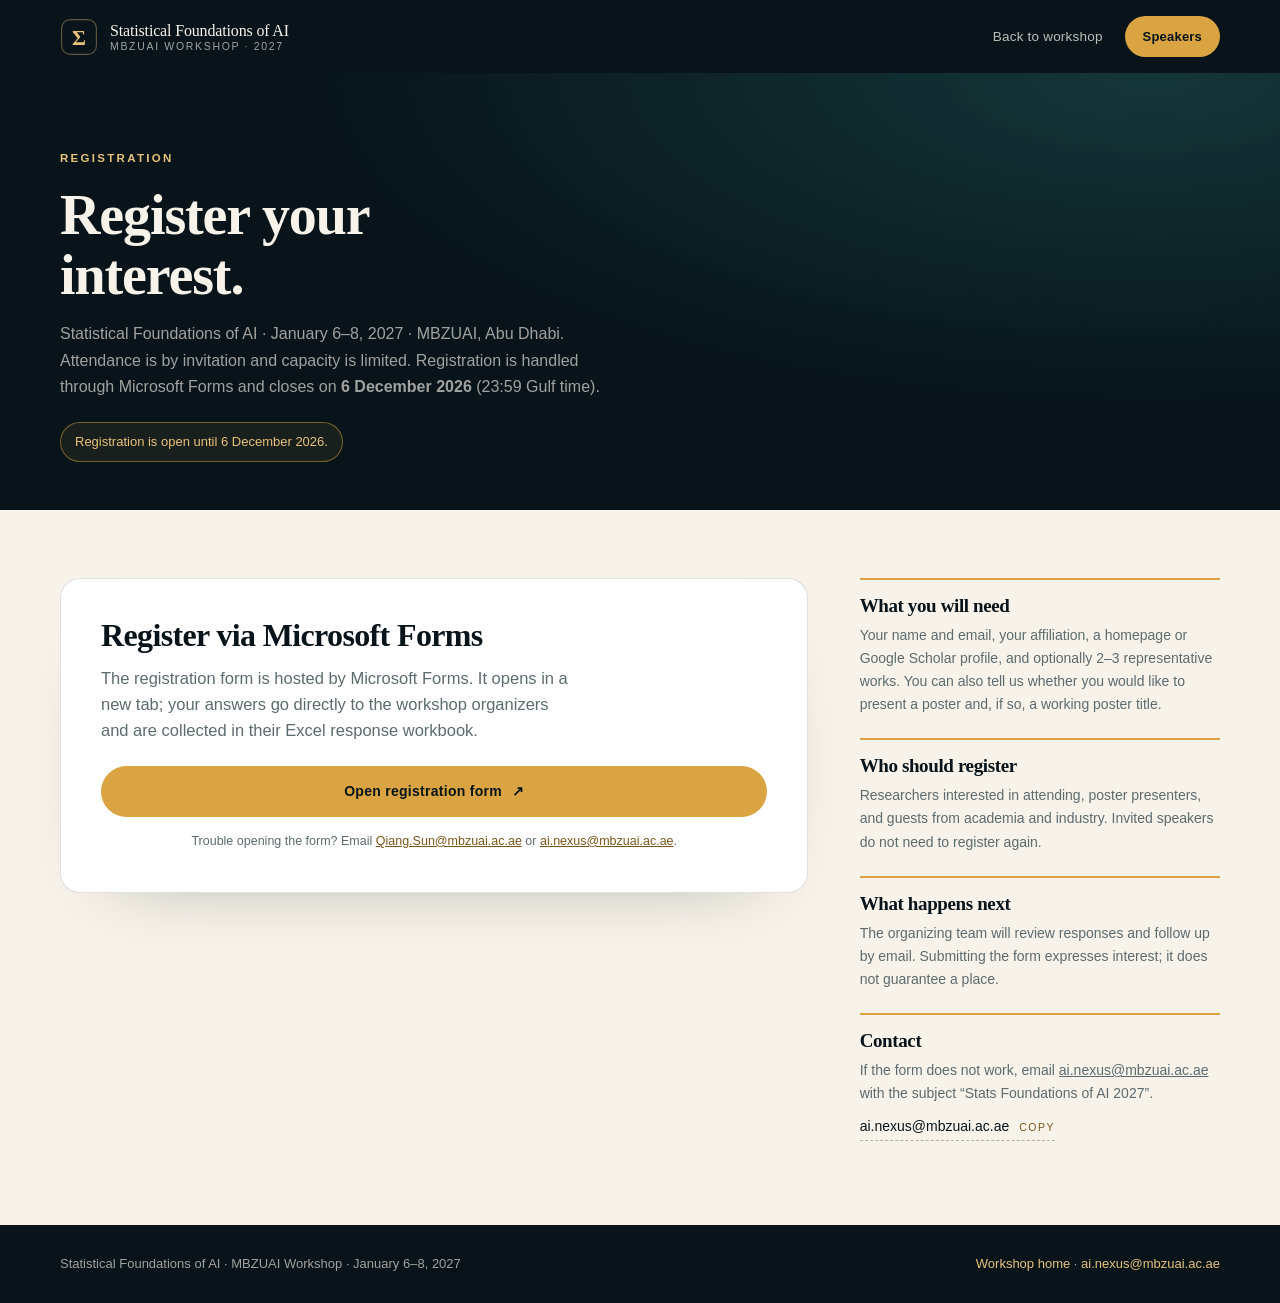
==== commit 351ea3c9: "Point website registration to Microsoft Forms" ====
--- a/register.html
+++ b/register.html
@@ -4,7 +4,7 @@
   <meta charset="utf-8">
   <meta name="viewport" content="width=device-width, initial-scale=1">
   <title>Register your interest · Statistical Foundations of AI · MBZUAI 2027</title>
-  <meta name="description" content="Register your interest to attend the Statistical Foundations of AI workshop at MBZUAI, January 6–8, 2027. Tell us who you are, your homepage or Google Scholar profile, and representative works.">
+  <meta name="description" content="Register your interest to attend the Statistical Foundations of AI workshop at MBZUAI, January 6–8, 2027. Registration is handled through Microsoft Forms.">
   <meta name="theme-color" content="#08141a">
   <link rel="canonical" href="https://sfai-2027.vercel.app/register.html">
   <link rel="icon" href="assets/favicon.svg" type="image/svg+xml">
@@ -41,7 +41,8 @@
         <h1 class="reg-hero__title">Register your interest.</h1>
         <p class="reg-hero__lede">
           Statistical Foundations of AI · January 6–8, 2027 · MBZUAI, Abu Dhabi.
-          Attendance is by invitation and capacity is limited, so tell us a little about yourself and your work. Registration closes on <strong>6 December 2026</strong> (23:59 Gulf time).
+          Attendance is by invitation and capacity is limited. Registration is handled through
+          Microsoft Forms and closes on <strong>6 December 2026</strong> (23:59 Gulf time).
         </p>
         <p class="reg-status" id="reg-status" role="status" aria-live="polite">Registration is open.</p>
       </div>
@@ -50,83 +51,25 @@
     <section class="section reg-section">
       <div class="shell reg-layout">
         <div class="reg-card">
-          <form id="registration-form"
-                action="https://formsubmit.co/Qiang.Sun@mbzuai.ac.ae"
-                method="POST"
-                accept-charset="UTF-8"
-                data-deadline="2026-12-06T23:59:59+04:00">
-            <!-- FormSubmit configuration -->
-            <input type="hidden" name="_subject" id="reg-subject" value="SF-AI 2027 — registration interest">
-            <input type="hidden" name="_captcha" value="false">
-            <input type="hidden" name="_template" value="table">
-            <input type="hidden" name="_next" value="https://sfai-2027.vercel.app/thanks.html">
-            <input type="hidden" name="_cc" value="ai.nexus@mbzuai.ac.ae">
-            <input type="text" name="_gotcha" class="hp" tabindex="-1" autocomplete="off" aria-hidden="true">
-
-            <div class="field">
-              <label for="reg-name">Name <span class="req" aria-hidden="true">*</span></label>
-              <input id="reg-name" name="name" type="text" autocomplete="name" required placeholder="Your full name">
-            </div>
-
-            <div class="field">
-              <label for="reg-email">Email <span class="req" aria-hidden="true">*</span></label>
-              <input id="reg-email" name="email" type="email" autocomplete="email" required placeholder="you@university.edu">
-            </div>
-
-            <div class="field">
-              <label for="reg-affiliation">Affiliation</label>
-              <input id="reg-affiliation" name="affiliation" type="text" autocomplete="organization" placeholder="University / institution / company">
-            </div>
-
-            <div class="field">
-              <label for="reg-website">Google Scholar or personal website</label>
-              <input id="reg-website" name="website" type="url" inputmode="url" placeholder="https://scholar.google.com/... or https://your-site.com">
-              <p class="field__hint">A link where we can learn more about your research.</p>
-            </div>
-
-            <div class="field">
-              <label for="reg-works">Representative works (optional)</label>
-              <textarea id="reg-works" name="representative_works" rows="5" placeholder="2–3 papers, talks, or projects most relevant to the workshop (titles, venues, links)."></textarea>
-              <p class="field__hint">Optional — but it helps us understand your work.</p>
-            </div>
-
-            <fieldset class="field field--choice">
-              <legend>Would you like to present a poster?</legend>
-              <div class="choice-set">
-                <label class="choice">
-                  <input type="radio" name="poster" value="Yes">
-                  <span>Yes — I would like to present a poster</span>
-                </label>
-                <label class="choice">
-                  <input type="radio" name="poster" value="No">
-                  <span>No — not at this time</span>
-                </label>
-              </div>
-              <p class="field__hint">Poster format and submission details will be shared by email after registration.</p>
-            </fieldset>
-
-            <div class="field poster-title-field" id="poster-title-field" hidden>
-              <label for="reg-poster-title">Poster title <span class="req" aria-hidden="true">*</span></label>
-              <input id="reg-poster-title" name="poster_title" type="text" placeholder="Working title of your poster" disabled>
-              <p class="field__hint">You can refine the title later.</p>
-            </div>
-
-            <div class="field">
-              <label for="reg-notes">Anything else we should know? (optional)</label>
-              <textarea id="reg-notes" name="notes" rows="3" placeholder="Travel constraints, visa questions, dietary requirements, etc."></textarea>
-            </div>
-
-            <p class="form-note">
-              <span class="req" aria-hidden="true">*</span> Required. Your details are shared only with the workshop organizing committee.
+          <div id="reg-open">
+            <h2 class="reg-card__title">Register via Microsoft Forms</h2>
+            <p class="reg-card__lede">
+              The registration form is hosted by Microsoft Forms. It opens in a new tab; your
+              answers go directly to the workshop organizers and are collected in their Excel
+              response workbook.
             </p>
-
-            <button class="btn btn--solid reg-submit" type="submit">Submit registration</button>
+            <a class="btn btn--solid reg-submit"
+               id="reg-link"
+               href="https://forms.cloud.microsoft/Pages/ResponsePage.aspx?id=03IyyQcbPUujthmzSpc5FcSINLVxRylGv4W7kM42NJNUNzdMWFlVOURRTUM1SVdKMUZOOEpFMjdQTS4u"
+               target="_blank" rel="noopener noreferrer">
+              Open registration form <span aria-hidden="true">↗</span>
+            </a>
             <p class="form-fallback">
-              Trouble submitting? Email
+              Trouble opening the form? Email
               <a href="mailto:Qiang.Sun@mbzuai.ac.ae?subject=Stats%20Foundations%20of%20AI%202027%20%E2%80%94%20registration">Qiang.Sun@mbzuai.ac.ae</a>
               or <a href="mailto:ai.nexus@mbzuai.ac.ae">ai.nexus@mbzuai.ac.ae</a>.
             </p>
-          </form>
+          </div>
 
           <div class="reg-closed" id="reg-closed" hidden>
             <h2>Registration is closed.</h2>
@@ -138,12 +81,16 @@
 
         <aside class="reg-aside" aria-label="Registration information">
           <div class="reg-aside__item">
+            <h2>What you will need</h2>
+            <p>Your name and email, your affiliation, a homepage or Google Scholar profile, and optionally 2–3 representative works. You can also tell us whether you would like to present a poster and, if so, a working poster title.</p>
+          </div>
+          <div class="reg-aside__item">
             <h2>Who should register</h2>
             <p>Researchers interested in attending, poster presenters, and guests from academia and industry. Invited speakers do not need to register again.</p>
           </div>
           <div class="reg-aside__item">
             <h2>What happens next</h2>
-            <p>The organizing team will review submissions and follow up by email. Submitting this form expresses interest; it does not guarantee a place.</p>
+            <p>The organizing team will review responses and follow up by email. Submitting the form expresses interest; it does not guarantee a place.</p>
           </div>
           <div class="reg-aside__item">
             <h2>Contact</h2>
@@ -167,6 +114,39 @@
   </footer>
 
   <script src="assets/main.js" defer></script>
-  <script src="assets/register.js" defer></script>
+  <script>
+    (function () {
+      "use strict";
+      var defaultDeadline = "2026-12-06T23:59:59+04:00";
+      var status = document.getElementById("reg-status");
+      var open = document.getElementById("reg-open");
+      var closed = document.getElementById("reg-closed");
+
+      function formatDate(date) {
+        try {
+          return date.toLocaleDateString("en-GB", { day: "numeric", month: "long", year: "numeric" });
+        } catch (error) {
+          return "6 December 2026";
+        }
+      }
+
+      function applyDeadline() {
+        var raw = document.body.getAttribute("data-deadline") || defaultDeadline;
+        var deadline = new Date(raw);
+        var isClosed = !isNaN(deadline.getTime()) && new Date().getTime() > deadline.getTime();
+        if (status) {
+          status.textContent = isClosed
+            ? "Registration closed on " + formatDate(deadline) + "."
+            : "Registration is open until " + formatDate(deadline) + ".";
+          status.classList.toggle("reg-status--closed", isClosed);
+        }
+        if (open) open.hidden = isClosed;
+        if (closed) closed.hidden = !isClosed;
+      }
+
+      applyDeadline();
+      window.__applyRegistrationDeadline = applyDeadline;
+    })();
+  </script>
 </body>
 </html>
--- a/assets/styles.css
+++ b/assets/styles.css
@@ -523,6 +523,13 @@
   padding-bottom: 6px;
 }
 
+.section-aside__note {
+  display: block;
+  margin-top: 6px;
+  font-size: 12px;
+  color: var(--muted);
+}
+
 .section--dark .section-aside { color: var(--muted-light); }
 
 .lead {
@@ -1585,6 +1592,18 @@
   color: var(--muted);
 }
 
+.reg-card__title {
+  margin-bottom: 12px;
+  font-size: clamp(1.5rem, 3vw, 2rem);
+}
+
+.reg-card__lede {
+  margin-bottom: 22px;
+  max-width: 52ch;
+  color: var(--muted);
+  line-height: 1.6;
+}
+
 .reg-submit { width: 100%; justify-content: center; }
 
 .form-fallback {
@@ -1863,6 +1882,44 @@
   .person-popover__avatar { width: 48px; height: 48px; }
 }
 
+/* Student organizers (footnote under the organizing committee) */
+
+.student-organizers-note {
+  margin: 24px 0 0;
+  padding-top: 12px;
+  border-top: 1px solid var(--line);
+  font-size: 12px;
+  line-height: 1.7;
+  color: var(--muted);
+}
+
+.student-organizers-note__label {
+  margin-right: 6px;
+  font-size: 10px;
+  font-weight: 600;
+  letter-spacing: 0.14em;
+  text-transform: uppercase;
+  color: var(--amber-ink);
+}
+
+.student-organizers-note a {
+  color: var(--muted);
+  text-decoration: underline;
+  text-underline-offset: 2px;
+  text-decoration-color: rgba(122, 86, 24, 0.3);
+  transition: color 0.2s ease;
+}
+
+.student-organizers-note a:hover,
+.student-organizers-note a:focus-visible {
+  color: var(--amber-ink);
+}
+
+.student-organizers-note__sep {
+  margin: 0 4px;
+  color: var(--line);
+}
+
 /* --------------------------------------------------------------------------
    Equal-height card grids (speakers / topics / program days / organizers)
    -------------------------------------------------------------------------- */
